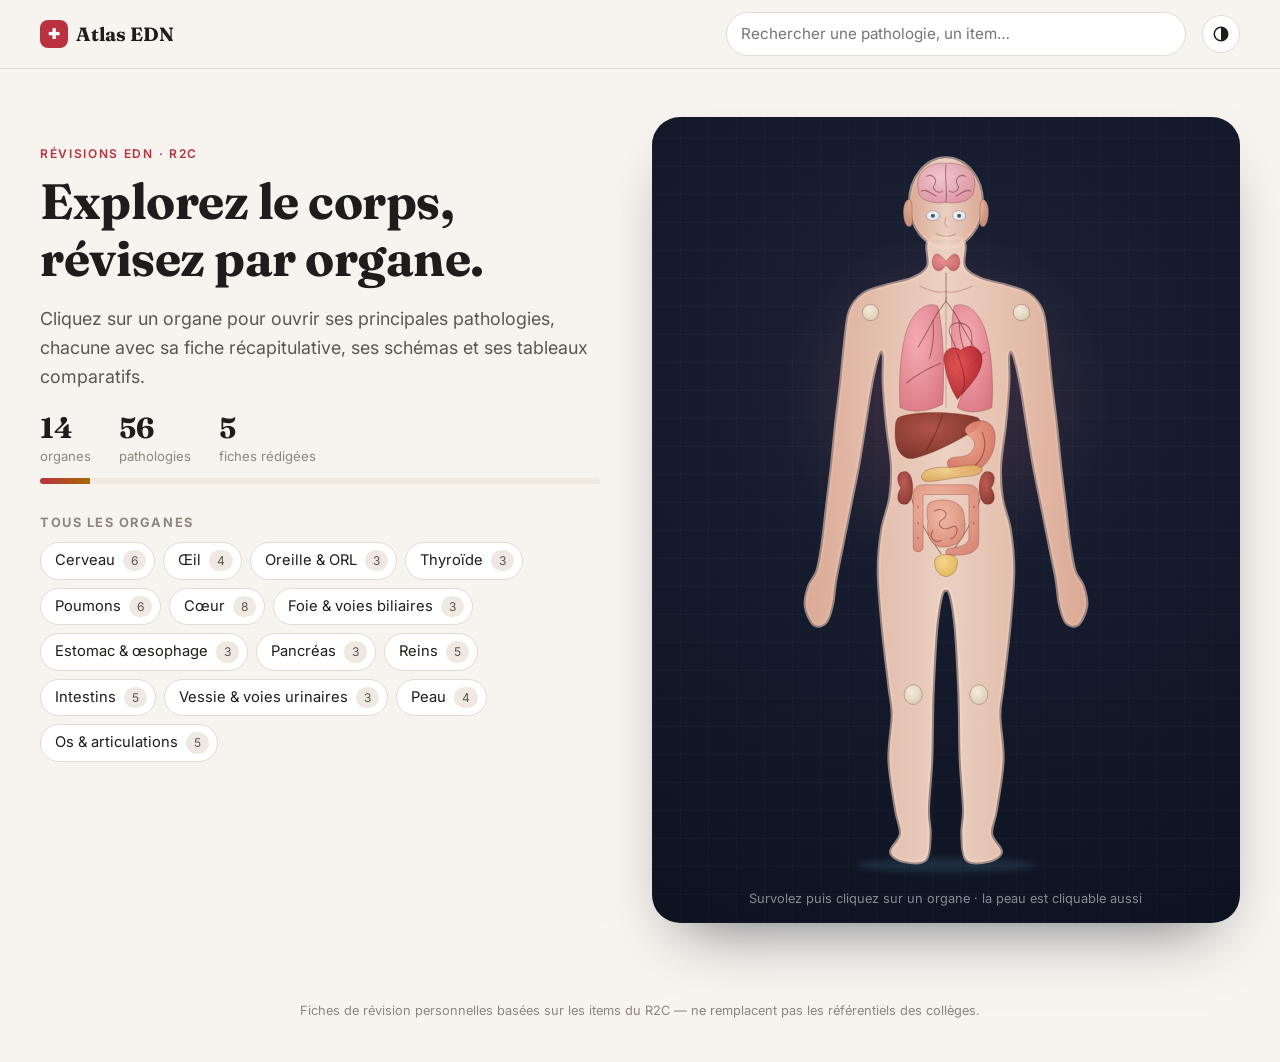
==== index.html @ d1802d81 "Atlas EDN : corps humain interactif et premières fiches R2C Site statique compatible GitHub Pages : " ====
<!doctype html>
<html lang="fr">
<head>
  <meta charset="utf-8">
  <meta name="viewport" content="width=device-width, initial-scale=1">
  <title>Atlas EDN</title>
  <meta name="description" content="Atlas interactif du corps humain : fiches de révision EDN par organe, basées sur les items du R2C.">
  <link rel="preconnect" href="https://fonts.googleapis.com">
  <link rel="preconnect" href="https://fonts.gstatic.com" crossorigin>
  <link href="https://fonts.googleapis.com/css2?family=Fraunces:opsz,wght@9..144,500;9..144,700&family=Inter:wght@400;500;600;700&display=swap" rel="stylesheet">
  <link rel="stylesheet" href="css/style.css">
</head>
<body class="page-home">
  <header class="topbar">
    <a class="brand" href="index.html"><span class="brand-mark">✚</span> Atlas EDN</a>
    <div class="search">
      <input id="search" type="search" placeholder="Rechercher une pathologie, un item…" aria-label="Rechercher" autocomplete="off">
      <ul id="search-results" class="search-results" hidden></ul>
    </div>
    <button class="icon-btn" data-theme-toggle aria-label="Changer de thème"><svg viewBox="0 0 24 24" width="18" height="18" aria-hidden="true"><circle cx="12" cy="12" r="9" fill="none" stroke="currentColor" stroke-width="2"/><path d="M12 3a9 9 0 0 1 0 18z" fill="currentColor"/></svg></button>
  </header>

  <main class="home">
    <section class="home-intro">
      <p class="eyebrow">Révisions EDN · R2C</p>
      <h1>Explorez le corps,<br>révisez par organe.</h1>
      <p class="lead">Cliquez sur un organe pour ouvrir ses principales pathologies, chacune avec sa fiche récapitulative, ses schémas et ses tableaux comparatifs.</p>
      <div class="stats" id="stats"></div>
      <h2 class="small-title">Tous les organes</h2>
      <ul class="organ-list" id="organ-list"></ul>
    </section>

    <section class="stage" aria-label="Corps humain interactif">
      <div class="stage-glow"></div>
      <div id="body" class="body-wrap"></div>
      <div id="tooltip" class="tooltip" hidden></div>
      <p class="stage-hint">Survolez puis cliquez sur un organe · la peau est cliquable aussi</p>
    </section>
  </main>

  <footer class="footer">
    Fiches de révision personnelles basées sur les items du R2C — ne remplacent pas les référentiels des collèges.
  </footer>

  <script src="data/organes.js"></script>
  <script src="data/index.js"></script>
  <script src="js/common.js"></script>
  <script src="js/anatomy.js"></script>
  <script src="js/home.js"></script>
</body>
</html>
---- css/style.css ----
/* ==========================================================
   Atlas EDN — feuille de style
   ========================================================== */
:root {
  --bg: #f7f4ef;
  --bg-elev: #ffffff;
  --bg-soft: #efe9e1;
  --ink: #1f1d1b;
  --ink-soft: #5b5650;
  --ink-faint: #8d867d;
  --line: #e2dbd1;
  --accent: #b8323f;
  --accent-soft: #f6dfe1;
  --teal: #1f7a7a;
  --teal-soft: #d9eeec;
  --amber: #a86a00;
  --amber-soft: #fbedd0;
  --violet: #5b4bb5;
  --violet-soft: #e6e2f8;
  --green: #2f7d43;
  --stage-a: #1b2236;
  --stage-b: #0d1220;
  --shadow: 0 1px 2px rgba(40, 30, 20, .06), 0 8px 24px rgba(40, 30, 20, .06);
  --radius: 14px;
  --font: 'Inter', system-ui, -apple-system, 'Segoe UI', sans-serif;
  --serif: 'Fraunces', Georgia, serif;
  color-scheme: light;
}
@media (prefers-color-scheme: dark) {
  :root:not([data-theme="light"]) {
    --bg: #12141a; --bg-elev: #1b1e26; --bg-soft: #232733; --ink: #ece8e2; --ink-soft: #b4ada4;
    --ink-faint: #827b72; --line: #2e3240; --accent: #ef6b78; --accent-soft: #3b2025; --teal: #5cc2bf;
    --teal-soft: #173232; --amber: #f0b54a; --amber-soft: #3a2c12; --violet: #a597f2; --violet-soft: #29244a;
    --green: #6cc483; --shadow: 0 1px 2px rgba(0,0,0,.3), 0 8px 24px rgba(0,0,0,.25); color-scheme: dark;
  }
}
:root[data-theme="dark"] {
  --bg: #12141a; --bg-elev: #1b1e26; --bg-soft: #232733; --ink: #ece8e2; --ink-soft: #b4ada4;
  --ink-faint: #827b72; --line: #2e3240; --accent: #ef6b78; --accent-soft: #3b2025; --teal: #5cc2bf;
  --teal-soft: #173232; --amber: #f0b54a; --amber-soft: #3a2c12; --violet: #a597f2; --violet-soft: #29244a;
  --green: #6cc483; --shadow: 0 1px 2px rgba(0,0,0,.3), 0 8px 24px rgba(0,0,0,.25); color-scheme: dark;
}

* { box-sizing: border-box; }
html { scroll-behavior: smooth; scroll-padding-top: 80px; }
body {
  margin: 0; background: var(--bg); color: var(--ink); font-family: var(--font);
  font-size: 16px; line-height: 1.6; -webkit-font-smoothing: antialiased;
}
a { color: var(--accent); }
h1, h2, h3 { font-family: var(--serif); font-weight: 700; line-height: 1.15; letter-spacing: -.01em; }
h1 { font-size: clamp(2rem, 4.5vw, 3.1rem); margin: .2em 0 .3em; }
code { font-size: .88em; background: var(--bg-soft); padding: .1em .35em; border-radius: 5px; }
mark { background: var(--amber-soft); color: inherit; padding: 0 .15em; border-radius: 3px; }
.eyebrow { text-transform: uppercase; letter-spacing: .14em; font-size: .75rem; font-weight: 600; color: var(--accent); margin: 0; }
.lead { font-size: 1.12rem; color: var(--ink-soft); max-width: 60ch; }
.empty, .error { color: var(--ink-soft); padding: 2rem 0; }
.error { color: var(--accent); }

/* ---------- Barre du haut ---------- */
.topbar {
  position: sticky; top: 0; z-index: 50; display: flex; align-items: center; gap: 16px;
  padding: 12px clamp(16px, 4vw, 40px); background: color-mix(in srgb, var(--bg) 85%, transparent);
  backdrop-filter: blur(10px); border-bottom: 1px solid var(--line);
}
.brand { display: flex; align-items: center; gap: 8px; font-family: var(--serif); font-weight: 700; font-size: 1.2rem; color: var(--ink); text-decoration: none; white-space: nowrap; }
.brand-mark { display: grid; place-items: center; width: 28px; height: 28px; border-radius: 8px; background: var(--accent); color: #fff; font-size: .9rem; }
.search { position: relative; flex: 1; max-width: 460px; margin-left: auto; }
.search input, .toolbar input[type=search] {
  width: 100%; padding: 9px 14px; border-radius: 999px; border: 1px solid var(--line);
  background: var(--bg-elev); color: var(--ink); font: inherit; font-size: .95rem;
}
.search input:focus, .toolbar input:focus { outline: 2px solid var(--accent); outline-offset: 1px; }
.search-results {
  position: absolute; top: calc(100% + 6px); left: 0; right: 0; list-style: none; margin: 0; padding: 6px;
  background: var(--bg-elev); border: 1px solid var(--line); border-radius: 12px; box-shadow: var(--shadow); max-height: 60vh; overflow: auto;
}
.search-results a { display: block; padding: 8px 10px; border-radius: 8px; text-decoration: none; color: var(--ink); }
.search-results a:hover, .search-results a:focus { background: var(--bg-soft); }
.sr-title { display: block; font-weight: 600; }
.sr-meta { display: block; font-size: .8rem; color: var(--ink-faint); }
.sr-empty { padding: 8px 10px; color: var(--ink-faint); }
.icon-btn { display: grid; place-items: center; border: 1px solid var(--line); background: var(--bg-elev); color: var(--ink); width: 38px; height: 38px; border-radius: 50%; cursor: pointer; flex: none; }

/* ---------- Accueil ---------- */
.home {
  display: grid; grid-template-columns: minmax(0, 1fr) minmax(0, 1.05fr); gap: clamp(20px, 4vw, 56px);
  padding: clamp(20px, 4vw, 48px) clamp(16px, 4vw, 40px); max-width: 1280px; margin: 0 auto; align-items: start;
}
.home-intro { padding-top: 3vh; }
.small-title { font-family: var(--font); font-size: .8rem; text-transform: uppercase; letter-spacing: .12em; color: var(--ink-faint); margin: 2rem 0 .7rem; }
.stats { display: flex; flex-wrap: wrap; gap: 10px 28px; align-items: end; margin-top: 1.4rem; }
.stat b { display: block; font-family: var(--serif); font-size: 1.8rem; line-height: 1; }
.stat span { font-size: .82rem; color: var(--ink-faint); }
.progress { flex-basis: 100%; height: 6px; border-radius: 99px; background: var(--bg-soft); overflow: hidden; }
.progress i { display: block; height: 100%; background: linear-gradient(90deg, var(--accent), var(--amber)); }
.organ-list { list-style: none; padding: 0; margin: 0; display: flex; flex-wrap: wrap; gap: 8px; }
.organ-list a {
  display: inline-flex; align-items: center; gap: 8px; padding: 6px 8px 6px 14px; border-radius: 999px;
  border: 1px solid var(--line); background: var(--bg-elev); color: var(--ink); text-decoration: none; font-size: .92rem; transition: .2s;
}
.organ-list a span { font-size: .75rem; background: var(--bg-soft); color: var(--ink-soft); border-radius: 99px; padding: 1px 8px; }
.organ-list a:hover, .organ-list a.is-active { border-color: var(--accent); background: var(--accent-soft); }

.stage {
  position: relative; border-radius: 28px; overflow: hidden; min-height: 640px;
  background: radial-gradient(120% 80% at 50% 30%, var(--stage-a), var(--stage-b));
  box-shadow: 0 30px 60px -30px rgba(10, 15, 30, .6); display: grid; place-items: center; padding: 20px 0 48px;
}
.stage-glow {
  position: absolute; inset: 0; pointer-events: none;
  background:
    radial-gradient(40% 30% at 50% 35%, rgba(255, 120, 130, .18), transparent 70%),
    repeating-linear-gradient(0deg, rgba(255,255,255,.025) 0 1px, transparent 1px 28px),
    repeating-linear-gradient(90deg, rgba(255,255,255,.025) 0 1px, transparent 1px 28px);
}
.stage::after { /* ligne de scan */
  content: ''; position: absolute; left: 0; right: 0; height: 120px; top: -120px; pointer-events: none;
  background: linear-gradient(180deg, transparent, rgba(120, 220, 255, .07), transparent);
  animation: scan 7s linear infinite;
}
@keyframes scan { to { top: 100%; } }
.stage-hint { position: absolute; bottom: 14px; left: 0; right: 0; text-align: center; margin: 0; font-size: .8rem; color: rgba(255,255,255,.5); }
.body-wrap { width: min(100%, 420px); position: relative; z-index: 1; }
.body-svg { width: 100%; height: auto; display: block; max-height: 82vh; overflow: visible; }

.tooltip {
  position: absolute; z-index: 5; pointer-events: none; background: rgba(255,255,255,.96); color: #1f1d1b;
  padding: 8px 12px; border-radius: 10px; box-shadow: 0 10px 30px rgba(0,0,0,.3); font-size: .85rem; line-height: 1.35;
}
.tooltip strong { display: block; font-family: var(--serif); font-size: 1.05rem; }
.tooltip span { color: #6b655e; }

/* ---------- Corps SVG ---------- */
.body-floor { fill: rgba(120, 200, 255, .12); filter: blur(4px); }
.body-figure { animation: float 6s ease-in-out infinite; transform-origin: 50% 100%; }
@keyframes float { 50% { transform: translateY(-6px); } }

.skin-outline > * { fill: none; stroke: rgba(255, 220, 200, .55); stroke-width: 5; }
.skin-fill { opacity: .94; }
.skin-fill > * { fill: url(#g-body); }
.skin-marks path { fill: none; stroke: rgba(150, 80, 60, .35); stroke-width: 1.4; stroke-linecap: round; }
.organ-skin { cursor: pointer; }
.organ-skin:hover .skin-outline > *, .organ-skin.is-active .skin-outline > *, .organ-skin:focus-visible .skin-outline > * {
  stroke: #ffd2b8; stroke-width: 7; filter: url(#glow);
}

.organ { cursor: pointer; outline: none; }
.organ-inner { transform-box: fill-box; transform-origin: center; transition: transform .25s ease, filter .25s ease; }
.organ-shape { stroke: rgba(90, 20, 20, .35); stroke-width: 1; transition: opacity .2s; }
.organ-deco { fill: none; stroke: rgba(80, 20, 25, .45); stroke-width: 1.3; stroke-linecap: round; pointer-events: none; }
.organ-deco-fill { fill: #3b5b7a; pointer-events: none; }
.organs .organ:not(.is-active) .organ-shape { opacity: .9; }
.organ.is-active .organ-inner, .organ:focus-visible .organ-inner {
  transform: scale(1.12); filter: url(#glow) brightness(1.15) saturate(1.2);
}
.organs:has(.organ.is-active) .organ:not(.is-active) { opacity: .45; transition: opacity .25s; }

/* animations physiologiques */
.anim-beat .organ-inner { animation: beat 1.1s ease-in-out infinite; }
@keyframes beat { 0%, 100% { transform: scale(1); } 12% { transform: scale(1.09); } 24% { transform: scale(.98); } 36% { transform: scale(1.05); } }
.anim-beat.is-active .organ-inner { animation-duration: .7s; }
.anim-breathe .organ-inner { animation: breathe 4.5s ease-in-out infinite; transform-origin: 50% 0%; }
@keyframes breathe { 50% { transform: scale(1.045, 1.07); } }
.anim-glow .organ-shape { animation: neuro 3.2s ease-in-out infinite; }
@keyframes neuro { 50% { filter: drop-shadow(0 0 5px rgba(255, 170, 210, .9)); } }
.anim-peristalsis .organ-inner { animation: peri 5s ease-in-out infinite; }
@keyframes peri { 33% { transform: scale(1.02, .98); } 66% { transform: scale(.98, 1.02); } }

@media (prefers-reduced-motion: reduce) {
  *, *::before, *::after { animation: none !important; transition: none !important; }
}

/* ---------- Pages internes ---------- */
.container { max-width: 1180px; margin: 0 auto; padding: 24px clamp(16px, 4vw, 40px) 80px; }
.crumbs { font-size: .88rem; color: var(--ink-faint); margin-bottom: 1rem; }
.crumbs a { color: var(--ink-soft); text-decoration: none; }
.crumbs a:hover { color: var(--accent); }
.crumbs span { margin: 0 .3em; }

.organ-hero { display: grid; grid-template-columns: 180px 1fr; gap: 32px; align-items: center; margin-bottom: 28px; }
.organ-hero-art {
  width: 180px; height: 180px; border-radius: 28px; display: grid; place-items: center; padding: 18px;
  background: radial-gradient(circle at 50% 40%, var(--stage-a), var(--stage-b)); box-shadow: var(--shadow);
}
.organ-hero-art { position: relative; }
.organ-icon { position: absolute; inset: 18px; width: calc(100% - 36px); height: calc(100% - 36px); overflow: visible; }
.organ-icon .organ-inner { transform: none; }

.toolbar { display: flex; flex-wrap: wrap; gap: 12px 20px; align-items: center; margin-bottom: 20px; }
.toolbar input[type=search] { max-width: 320px; }
.check { display: inline-flex; gap: 8px; align-items: center; font-size: .92rem; color: var(--ink-soft); cursor: pointer; }

.patho-grid { list-style: none; padding: 0; margin: 0; display: grid; grid-template-columns: repeat(auto-fill, minmax(260px, 1fr)); gap: 14px; }
.patho-card {
  display: flex; flex-direction: column; gap: 8px; height: 100%; padding: 18px; border-radius: var(--radius);
  background: var(--bg-elev); border: 1px solid var(--line); text-decoration: none; color: var(--ink);
  box-shadow: var(--shadow); transition: transform .2s, border-color .2s;
}
.patho-card:hover { transform: translateY(-3px); border-color: var(--accent); }
.patho-card h3 { margin: 0; font-size: 1.2rem; }
.patho-card.is-todo { box-shadow: none; background: transparent; border-style: dashed; }
.patho-card.is-todo h3 { color: var(--ink-soft); }
.patho-meta { margin: auto 0 0; font-size: .82rem; color: var(--ink-faint); }
.dot { display: inline-block; width: 8px; height: 8px; border-radius: 50%; background: var(--line); margin-right: 6px; vertical-align: 1px; }
.dot.ok { background: var(--green); }
.patho-badges { display: flex; flex-wrap: wrap; gap: 6px; }

.badge {
  display: inline-flex; align-items: center; font-size: .72rem; font-weight: 600; letter-spacing: .02em;
  padding: 2px 9px; border-radius: 999px; text-decoration: none; white-space: nowrap;
}
.badge-item { background: var(--accent-soft); color: var(--accent); }
.badge-muted { background: var(--bg-soft); color: var(--ink-faint); }
.badge-organ { background: var(--teal-soft); color: var(--teal); }
.badge-rang { font-family: var(--font); font-size: .7rem; width: 22px; height: 22px; padding: 0; justify-content: center; vertical-align: middle; }
.rang-A { background: var(--accent); color: #fff; }
.rang-B { background: var(--violet-soft); color: var(--violet); }
.rang-C { background: var(--bg-soft); color: var(--ink-soft); }

/* ---------- Fiche ---------- */
.fiche-head { margin-bottom: 28px; }
.fiche-head h1 { margin-top: .4em; }
.fiche-actions { display: flex; flex-wrap: wrap; gap: 12px; align-items: center; margin-top: 18px; }
.seg { display: inline-flex; border: 1px solid var(--line); border-radius: 999px; padding: 3px; background: var(--bg-elev); }
.seg button { border: 0; background: none; color: var(--ink-soft); font: inherit; font-size: .88rem; padding: 6px 14px; border-radius: 999px; cursor: pointer; }
.seg button.is-on { background: var(--ink); color: var(--bg); }
.btn-ghost { border: 1px solid var(--line); background: var(--bg-elev); color: var(--ink); font: inherit; font-size: .88rem; padding: 8px 16px; border-radius: 999px; cursor: pointer; }
.disclaimer { font-size: .78rem; color: var(--ink-faint); margin: 10px 0 0; }

.fiche-layout { display: grid; grid-template-columns: 220px minmax(0, 1fr); gap: 40px; align-items: start; }
.toc { position: sticky; top: 84px; font-size: .9rem; max-height: calc(100vh - 100px); overflow: auto; }
.toc-title { font-size: .75rem; text-transform: uppercase; letter-spacing: .12em; color: var(--ink-faint); margin: 0 0 .6rem; }
.toc ol { list-style: none; padding: 0; margin: 0; border-left: 2px solid var(--line); }
.toc a { display: block; padding: 5px 12px; margin-left: -2px; border-left: 2px solid transparent; color: var(--ink-soft); text-decoration: none; }
.toc a:hover { color: var(--ink); }
.toc a.is-current { border-color: var(--accent); color: var(--accent); font-weight: 600; }

.fiche { min-width: 0; }
.fiche h2 { font-size: 1.6rem; margin: 0 0 .7em; display: flex; align-items: center; gap: 10px; }
.fiche h4 { margin: 1.2em 0 .4em; font-size: 1rem; }
.fiche ul, .fiche ol { padding-left: 1.3em; }
.fiche li { margin: .25em 0; }
.fiche-section { padding: 28px 0; border-top: 1px solid var(--line); }
.keypoints { background: var(--bg-elev); border: 1px solid var(--line); border-radius: var(--radius); padding: 22px 26px; box-shadow: var(--shadow); margin-bottom: 8px; }
.keypoints h2 { font-size: 1.3rem; }
.keypoints ol { counter-reset: k; list-style: none; padding: 0; margin: 0; }
.keypoints li { counter-increment: k; position: relative; padding-left: 38px; margin: .55em 0; }
.keypoints li::before {
  content: counter(k); position: absolute; left: 0; top: 1px; width: 26px; height: 26px; border-radius: 50%;
  background: var(--accent); color: #fff; font-size: .8rem; font-weight: 700; display: grid; place-items: center;
}
.bloc-rang { position: relative; }
.bloc-rang > .badge-rang { position: absolute; left: -32px; top: 2px; }
.sources { padding-top: 28px; border-top: 1px solid var(--line); font-size: .88rem; color: var(--ink-soft); }
.sources h2 { font-size: 1.1rem; }
.maj { font-size: .8rem; color: var(--ink-faint); }

/* Encadrés */
.callout { border-radius: 12px; padding: 14px 18px; margin: 1em 0; border-left: 4px solid; background: var(--bg-soft); }
.callout p { margin: .3em 0; }
.callout ul { margin: .3em 0; }
.callout-title { font-weight: 700; }
.callout-info { border-color: var(--teal); background: var(--teal-soft); }
.callout-important { border-color: var(--accent); background: var(--accent-soft); }
.callout-urgence { border-color: var(--accent); background: var(--accent-soft); }
.callout-urgence .callout-title::before { content: '⚠ '; }
.callout-piege { border-color: var(--amber); background: var(--amber-soft); }
.callout-piege .callout-title::before { content: '✱ '; }
.callout-astuce { border-color: var(--violet); background: var(--violet-soft); }
.callout-astuce .callout-title::before { content: '✎ '; }

/* Tableaux */
.table-wrap { margin: 1.2em 0; }
.table-wrap figcaption, .algo figcaption, .score figcaption { font-weight: 700; margin-bottom: .6em; }
.table-scroll { overflow-x: auto; border: 1px solid var(--line); border-radius: 12px; background: var(--bg-elev); }
table { border-collapse: collapse; width: 100%; font-size: .92rem; }
th, td { text-align: left; vertical-align: top; padding: 10px 14px; border-bottom: 1px solid var(--line); }
thead th { background: var(--bg-soft); font-size: .8rem; text-transform: uppercase; letter-spacing: .05em; color: var(--ink-soft); }
tbody tr:last-child > * { border-bottom: 0; }
tbody th { font-weight: 600; }
td.nw, th.nw { white-space: nowrap; }
table.compare tbody th { background: color-mix(in srgb, var(--bg-soft) 50%, transparent); width: 22%; }
.table-note { font-size: .82rem; color: var(--ink-faint); margin: .5em 0 0; }

/* Cartes */
.cards { display: grid; grid-template-columns: repeat(auto-fit, minmax(190px, 1fr)); gap: 12px; margin: 1em 0; }
.card { background: var(--bg-elev); border: 1px solid var(--line); border-radius: 12px; padding: 14px 16px; border-top: 3px solid var(--ink-faint); }
.card h4 { margin: 0 0 .4em; }
.card p, .card ul { margin: 0; font-size: .92rem; }
.card-rouge { border-top-color: var(--accent); }
.card-bleu { border-top-color: var(--teal); }
.card-ambre { border-top-color: var(--amber); }
.card-violet { border-top-color: var(--violet); }

/* Algorithmes */
.algo { margin: 1.4em 0; }
.algo-flow { display: flex; flex-direction: column; align-items: center; background: var(--bg-elev); border: 1px solid var(--line); border-radius: 14px; padding: 20px; overflow-x: auto; }
.algo-node {
  max-width: 520px; text-align: center; padding: 10px 16px; border-radius: 10px; background: var(--bg-soft);
  border: 1px solid var(--line); font-size: .92rem;
}
.algo-question { background: var(--teal-soft); border-color: var(--teal); font-weight: 600; }
.algo-action { background: var(--accent-soft); border-color: var(--accent); font-weight: 600; }
.algo-fin { background: var(--violet-soft); border-color: var(--violet); }
.algo-arrow { width: 2px; height: 18px; background: var(--ink-faint); position: relative; margin: 2px 0 6px; flex: none; }
.algo-arrow::after { content: ''; position: absolute; bottom: -6px; left: -4px; border: 5px solid transparent; border-top-color: var(--ink-faint); }
.algo-branches { display: grid; grid-template-columns: repeat(var(--n), minmax(170px, 1fr)); gap: 14px; width: 100%; }
.algo-branch { display: flex; flex-direction: column; align-items: center; border-top: 2px solid var(--line); padding-top: 10px; }
.algo-cond { font-size: .78rem; font-weight: 700; text-transform: uppercase; letter-spacing: .05em; color: var(--teal); margin-bottom: 8px; text-align: center; }

/* Schémas SVG (classes à utiliser dans les fiches) */
.schema { margin: 1.4em 0; }
.schema-svg { background: var(--bg-elev); border: 1px solid var(--line); border-radius: 14px; padding: 16px; overflow-x: auto; }
.schema-svg svg { display: block; width: 100%; height: auto; min-width: 480px; font-family: var(--font); }
.schema figcaption { font-size: .85rem; color: var(--ink-faint); margin-top: .5em; text-align: center; }
.s-line { fill: none; stroke: var(--ink-soft); stroke-width: 1.6; }
.s-thin { fill: none; stroke: var(--line); stroke-width: 1; }
.s-accent { fill: none; stroke: var(--accent); stroke-width: 2.2; }
.s-teal { fill: none; stroke: var(--teal); stroke-width: 2.2; }
.s-violet { fill: none; stroke: var(--violet); stroke-width: 2.2; }
.s-box { fill: var(--bg-soft); stroke: var(--line); }
.s-box-accent { fill: var(--accent-soft); stroke: var(--accent); }
.s-box-teal { fill: var(--teal-soft); stroke: var(--teal); }
.s-box-violet { fill: var(--violet-soft); stroke: var(--violet); }
.s-text { fill: var(--ink); font-size: 13px; }
.s-small { fill: var(--ink-soft); font-size: 11px; }
.s-bold { fill: var(--ink); font-size: 13px; font-weight: 700; }
.s-fill-accent { fill: var(--accent); }
.s-arrow { fill: var(--ink-soft); }

/* Score interactif */
.score { margin: 1.2em 0; background: var(--bg-elev); border: 1px solid var(--line); border-radius: 14px; padding: 16px 18px; }
.score-list { list-style: none; padding: 0; margin: 0; }
.score-list label { display: grid; grid-template-columns: auto 1fr auto; gap: 10px; align-items: center; padding: 6px 4px; border-bottom: 1px dashed var(--line); cursor: pointer; }
.score-list b { font-variant-numeric: tabular-nums; color: var(--accent); }
.score-total { font-weight: 700; margin: 10px 0 4px; font-size: 1.05rem; }
.score-total output { display: inline-block; min-width: 2ch; padding: 0 10px; border-radius: 8px; background: var(--accent); color: #fff; text-align: center; }
.score > ul { font-size: .9rem; color: var(--ink-soft); }

.footer { text-align: center; padding: 30px 16px 40px; font-size: .8rem; color: var(--ink-faint); }

/* ---------- Responsive ---------- */
@media (max-width: 900px) {
  .home { grid-template-columns: 1fr; }
  .stage { min-height: 0; order: -1; }
  .body-svg { max-height: 70vh; }
  .fiche-layout { grid-template-columns: 1fr; }
  .toc { position: static; max-height: none; }
  .bloc-rang > .badge-rang { position: static; margin-bottom: 4px; }
  .organ-hero { grid-template-columns: 110px 1fr; gap: 18px; }
  .organ-hero-art { width: 110px; height: 110px; border-radius: 20px; }
}
@media (max-width: 560px) {
  .topbar { flex-wrap: wrap; }
  .search { order: 3; flex-basis: 100%; max-width: none; }
  .icon-btn { margin-left: auto; }
  .algo-branches { grid-template-columns: 1fr; }
}

/* ---------- Impression ---------- */
@media print {
  .topbar, .toc, .fiche-actions, .footer, .crumbs { display: none !important; }
  body { background: #fff; color: #000; font-size: 11pt; }
  .fiche-layout { display: block; }
  .fiche-section { break-inside: avoid-page; }
  .schema, .table-wrap, .algo, .callout { break-inside: avoid; }
  [hidden] { display: none !important; }
}
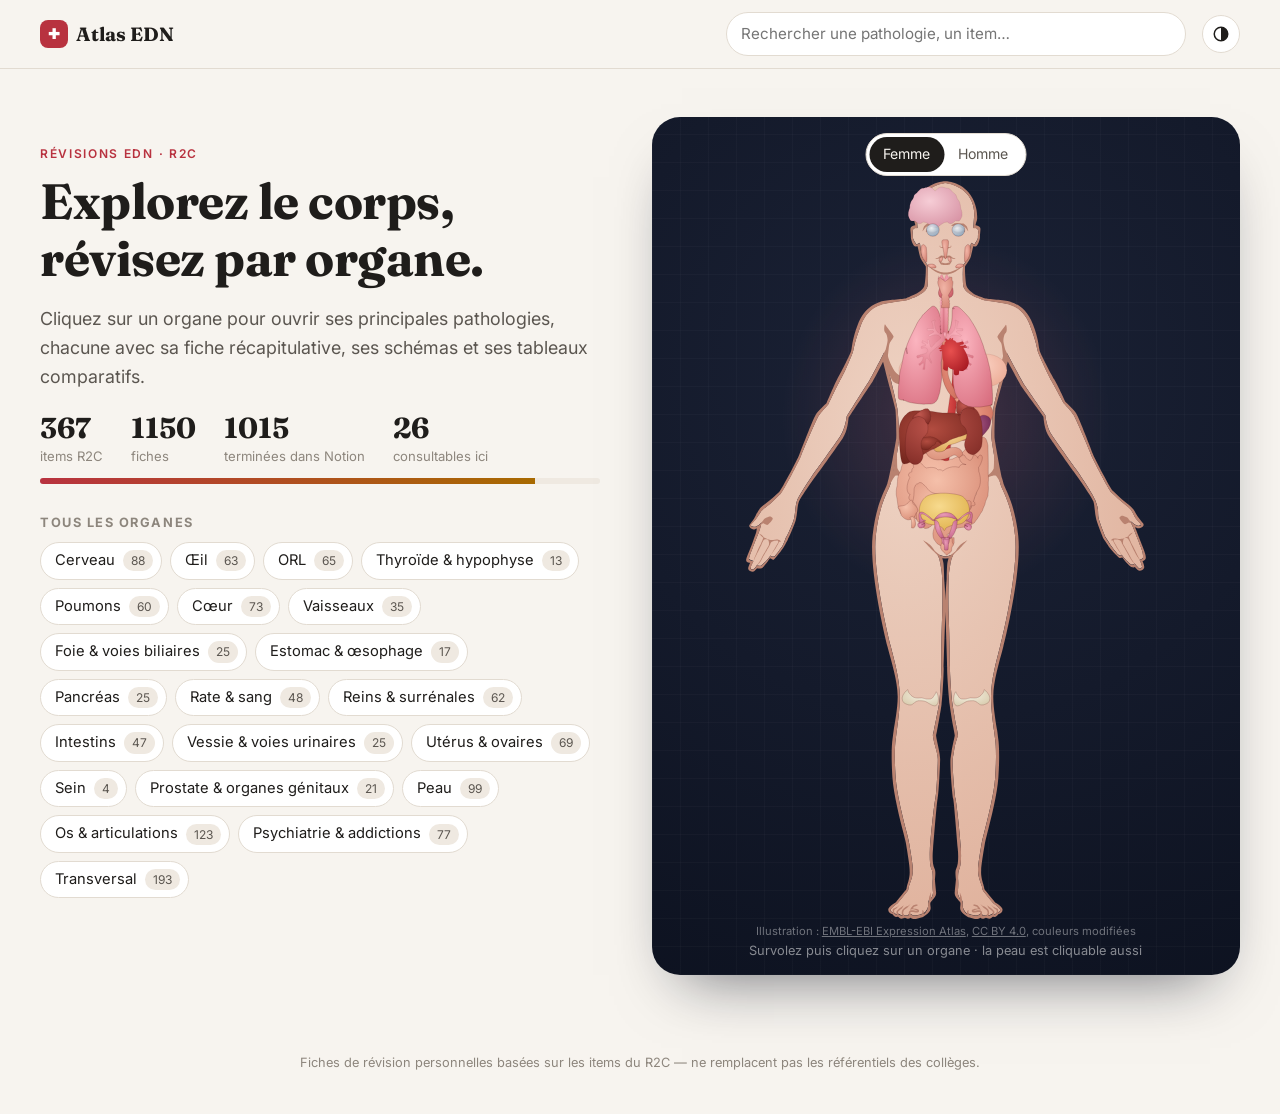
==== commit afa3c9b3: "Illustration anatomique sous licence CC BY 4.0 et import des fiches Notion - Corps interactif basé s" ====
--- a/index.html
+++ b/index.html
@@ -32,8 +32,13 @@
 
     <section class="stage" aria-label="Corps humain interactif">
       <div class="stage-glow"></div>
+      <div class="seg sex-toggle" role="group" aria-label="Silhouette">
+        <button data-sexe="femme" class="is-on">Femme</button>
+        <button data-sexe="homme">Homme</button>
+      </div>
       <div id="body" class="body-wrap"></div>
       <div id="tooltip" class="tooltip" hidden></div>
+      <p class="credit">Illustration : <a href="https://github.com/ebi-gene-expression-group/anatomogram" target="_blank" rel="noopener">EMBL-EBI Expression Atlas</a>, <a href="https://creativecommons.org/licenses/by/4.0/deed.fr" target="_blank" rel="noopener">CC BY 4.0</a>, couleurs modifiées</p>
       <p class="stage-hint">Survolez puis cliquez sur un organe · la peau est cliquable aussi</p>
     </section>
   </main>
@@ -44,7 +49,10 @@
 
   <script src="data/organes.js"></script>
   <script src="data/index.js"></script>
+  <script src="data/notion/index.js"></script>
   <script src="js/common.js"></script>
+  <script src="assets/anatomogram/corps-femme.js"></script>
+  <script src="assets/anatomogram/corps-homme.js"></script>
   <script src="js/anatomy.js"></script>
   <script src="js/home.js"></script>
 </body>
--- a/css/style.css
+++ b/css/style.css
@@ -105,7 +105,7 @@
 .stage {
   position: relative; border-radius: 28px; overflow: hidden; min-height: 640px;
   background: radial-gradient(120% 80% at 50% 30%, var(--stage-a), var(--stage-b));
-  box-shadow: 0 30px 60px -30px rgba(10, 15, 30, .6); display: grid; place-items: center; padding: 20px 0 48px;
+  box-shadow: 0 30px 60px -30px rgba(10, 15, 30, .6); display: grid; place-items: center; padding: 64px 0 56px;
 }
 .stage-glow {
   position: absolute; inset: 0; pointer-events: none;
@@ -131,45 +131,60 @@
 .tooltip strong { display: block; font-family: var(--serif); font-size: 1.05rem; }
 .tooltip span { color: #6b655e; }
 
-/* ---------- Corps SVG ---------- */
-.body-floor { fill: rgba(120, 200, 255, .12); filter: blur(4px); }
-.body-figure { animation: float 6s ease-in-out infinite; transform-origin: 50% 100%; }
-@keyframes float { 50% { transform: translateY(-6px); } }
-
-.skin-outline > * { fill: none; stroke: rgba(255, 220, 200, .55); stroke-width: 5; }
-.skin-fill { opacity: .94; }
-.skin-fill > * { fill: url(#g-body); }
-.skin-marks path { fill: none; stroke: rgba(150, 80, 60, .35); stroke-width: 1.4; stroke-linecap: round; }
+/* ---------- Corps SVG (anatomogramme EBI, CC BY 4.0) ---------- */
+.body-figure { animation: float 6s ease-in-out infinite; }
+@keyframes float { 50% { transform: translateY(-1.2px); } }
+
+.skin-fill { fill: url(#g-skin); opacity: .95; }
+.skin-outline, .skin-outline * { fill: #b98270; }
 .organ-skin { cursor: pointer; }
-.organ-skin:hover .skin-outline > *, .organ-skin.is-active .skin-outline > *, .organ-skin:focus-visible .skin-outline > * {
-  stroke: #ffd2b8; stroke-width: 7; filter: url(#glow);
-}
-
-.organ { cursor: pointer; outline: none; }
+.organ-skin:hover .skin-fill, .organ-skin.is-active .skin-fill, .organ-skin:focus-visible .skin-fill { fill: #ffd9c4; }
+.organ-skin:hover .skin-outline *, .organ-skin.is-active .skin-outline * { fill: #ffb999; }
+
+.organ { cursor: pointer; outline: none; transition: opacity .25s; }
 .organ-inner { transform-box: fill-box; transform-origin: center; transition: transform .25s ease, filter .25s ease; }
-.organ-shape { stroke: rgba(90, 20, 20, .35); stroke-width: 1; transition: opacity .2s; }
-.organ-deco { fill: none; stroke: rgba(80, 20, 25, .45); stroke-width: 1.3; stroke-linecap: round; pointer-events: none; }
-.organ-deco-fill { fill: #3b5b7a; pointer-events: none; }
-.organs .organ:not(.is-active) .organ-shape { opacity: .9; }
-.organ.is-active .organ-inner, .organ:focus-visible .organ-inner {
-  transform: scale(1.12); filter: url(#glow) brightness(1.15) saturate(1.2);
-}
-.organs:has(.organ.is-active) .organ:not(.is-active) { opacity: .45; transition: opacity .25s; }
+.organ-inner :is(path, ellipse, circle, rect) { stroke: rgba(80, 20, 20, .35); stroke-width: .15; }
+.organ.is-active .organ-inner, .organ:focus-visible .organ-inner { transform: scale(1.12); filter: url(#glow) brightness(1.12) saturate(1.2); }
+.organs:has(.organ.is-active) .organ:not(.is-active) { opacity: .35; }
+
+[data-organ="cerveau"] :is(path, ellipse, circle, rect) { fill: url(#g-brain); }
+[data-organ="yeux"] :is(path, ellipse, circle, rect) { fill: url(#g-eye); fill-opacity: .85; }
+[data-organ="orl"] :is(path, ellipse, circle, rect) { fill: url(#g-orl); }
+[data-organ="thyroide"] :is(path, ellipse, circle, rect) { fill: url(#g-thyroid); }
+[data-organ="poumons"] :is(path, ellipse, circle, rect) { fill: url(#g-lung); }
+[data-organ="coeur"] :is(path, ellipse, circle, rect) { fill: url(#g-heart); }
+[data-organ="vaisseaux"] :is(path, ellipse, circle, rect) { fill: url(#g-vessel); }
+[data-organ="foie"] :is(path, ellipse, circle, rect) { fill: url(#g-liver); }
+[data-organ="estomac"] :is(path, ellipse, circle, rect) { fill: url(#g-stomach); }
+[data-organ="pancreas"] :is(path, ellipse, circle, rect) { fill: url(#g-pancreas); }
+[data-organ="rate"] :is(path, ellipse, circle, rect) { fill: url(#g-spleen); }
+[data-organ="reins"] :is(path, ellipse, circle, rect) { fill: url(#g-kidney); }
+[data-organ="intestins"] :is(path, ellipse, circle, rect) { fill: url(#g-gut); }
+[data-organ="vessie"] :is(path, ellipse, circle, rect) { fill: url(#g-bladder); }
+[data-organ^="genital"] :is(path, ellipse, circle, rect) { fill: url(#g-genital); }
+[data-organ="seins"] :is(path, ellipse, circle, rect) { fill: url(#g-breast); }
+[data-organ="articulations"] :is(path, ellipse, circle, rect) { fill: url(#g-bone); }
 
 /* animations physiologiques */
-.anim-beat .organ-inner { animation: beat 1.1s ease-in-out infinite; }
-@keyframes beat { 0%, 100% { transform: scale(1); } 12% { transform: scale(1.09); } 24% { transform: scale(.98); } 36% { transform: scale(1.05); } }
-.anim-beat.is-active .organ-inner { animation-duration: .7s; }
-.anim-breathe .organ-inner { animation: breathe 4.5s ease-in-out infinite; transform-origin: 50% 0%; }
-@keyframes breathe { 50% { transform: scale(1.045, 1.07); } }
-.anim-glow .organ-shape { animation: neuro 3.2s ease-in-out infinite; }
-@keyframes neuro { 50% { filter: drop-shadow(0 0 5px rgba(255, 170, 210, .9)); } }
-.anim-peristalsis .organ-inner { animation: peri 5s ease-in-out infinite; }
+[data-organ="coeur"] .organ-inner { animation: beat 1.1s ease-in-out infinite; }
+@keyframes beat { 0%, 100% { transform: scale(1); } 12% { transform: scale(1.1); } 24% { transform: scale(.97); } 36% { transform: scale(1.05); } }
+[data-organ="coeur"].is-active .organ-inner { animation-duration: .7s; }
+[data-organ="poumons"] .organ-inner { animation: breathe 4.5s ease-in-out infinite; transform-origin: 50% 0%; }
+@keyframes breathe { 50% { transform: scale(1.04, 1.06); } }
+[data-organ="cerveau"] .organ-inner { animation: neuro 3.2s ease-in-out infinite; }
+@keyframes neuro { 50% { filter: drop-shadow(0 0 1.5px rgba(255, 170, 210, .95)); } }
+[data-organ="intestins"] .organ-inner { animation: peri 5s ease-in-out infinite; }
 @keyframes peri { 33% { transform: scale(1.02, .98); } 66% { transform: scale(.98, 1.02); } }
 
 @media (prefers-reduced-motion: reduce) {
   *, *::before, *::after { animation: none !important; transition: none !important; }
 }
+
+.sex-toggle { position: absolute; top: 16px; left: 50%; transform: translateX(-50%); z-index: 2; background: rgba(255,255,255,.08); border-color: rgba(255,255,255,.15); }
+.sex-toggle button { color: rgba(255,255,255,.75); }
+.sex-toggle button.is-on { background: #fff; color: #1b2236; }
+.credit { position: absolute; bottom: 34px; left: 0; right: 0; text-align: center; margin: 0; font-size: .7rem; color: rgba(255,255,255,.4); }
+.credit a { color: inherit; }
 
 /* ---------- Pages internes ---------- */
 .container { max-width: 1180px; margin: 0 auto; padding: 24px clamp(16px, 4vw, 40px) 80px; }
@@ -191,20 +206,26 @@
 .toolbar input[type=search] { max-width: 320px; }
 .check { display: inline-flex; gap: 8px; align-items: center; font-size: .92rem; color: var(--ink-soft); cursor: pointer; }
 
-.patho-grid { list-style: none; padding: 0; margin: 0; display: grid; grid-template-columns: repeat(auto-fill, minmax(260px, 1fr)); gap: 14px; }
+.patho-grid { list-style: none; padding: 0; margin: 0; display: grid; grid-template-columns: repeat(auto-fill, minmax(240px, 1fr)); gap: 12px; }
 .patho-card {
-  display: flex; flex-direction: column; gap: 8px; height: 100%; padding: 18px; border-radius: var(--radius);
+  display: flex; flex-direction: column; gap: 8px; height: 100%; padding: 14px 16px; border-radius: var(--radius);
   background: var(--bg-elev); border: 1px solid var(--line); text-decoration: none; color: var(--ink);
   box-shadow: var(--shadow); transition: transform .2s, border-color .2s;
 }
 .patho-card:hover { transform: translateY(-3px); border-color: var(--accent); }
-.patho-card h3 { margin: 0; font-size: 1.2rem; }
+.patho-card h3 { margin: 0; font-size: 1.08rem; }
 .patho-card.is-todo { box-shadow: none; background: transparent; border-style: dashed; }
 .patho-card.is-todo h3 { color: var(--ink-soft); }
 .patho-meta { margin: auto 0 0; font-size: .82rem; color: var(--ink-faint); }
 .dot { display: inline-block; width: 8px; height: 8px; border-radius: 50%; background: var(--line); margin-right: 6px; vertical-align: 1px; }
 .dot.ok { background: var(--green); }
 .patho-badges { display: flex; flex-wrap: wrap; gap: 6px; }
+.patho-card.is-synthese { border-color: var(--accent); background: linear-gradient(160deg, var(--accent-soft), var(--bg-elev) 60%); }
+.organ-count { font-size: .9rem; color: var(--ink-faint); margin: 0; }
+.organ-hero-art.is-empty::after { content: '✚'; font-size: 3rem; color: rgba(255,255,255,.35); }
+.item-group { margin-bottom: 26px; }
+.item-title { display: flex; align-items: center; gap: 10px; font-size: 1.15rem; margin: 0 0 10px; padding-bottom: 6px; border-bottom: 1px solid var(--line); }
+.item-title span { font-family: var(--font); font-size: .72rem; font-weight: 600; background: var(--bg-soft); color: var(--ink-soft); border-radius: 99px; padding: 1px 8px; }
 
 .badge {
   display: inline-flex; align-items: center; font-size: .72rem; font-weight: 600; letter-spacing: .02em;
@@ -255,6 +276,33 @@
 .sources { padding-top: 28px; border-top: 1px solid var(--line); font-size: .88rem; color: var(--ink-soft); }
 .sources h2 { font-size: 1.1rem; }
 .maj { font-size: .8rem; color: var(--ink-faint); }
+
+/* Colonnes et dépliants (fiches Notion) */
+.cols { display: grid; grid-template-columns: repeat(var(--n), minmax(0, 1fr)); gap: 14px; margin: .6em 0 1em; }
+.col-card { background: var(--bg-elev); border: 1px solid var(--line); border-radius: 12px; padding: 14px 16px 10px; min-width: 0; font-size: .93rem; }
+.col-card > :first-child { margin-top: 0; }
+.col-card ul, .col-card ol { padding-left: 1.1em; margin: .3em 0 .6em; }
+.col-title { margin: 0 0 .5em !important; padding-bottom: .4em; border-bottom: 2px solid var(--sec, var(--line)); font-size: 1rem; }
+.li-toggle { list-style: none; margin-left: -1.1em !important; }
+.li-toggle details > summary { cursor: pointer; list-style: none; position: relative; padding-left: 1.1em; }
+.li-toggle details > summary::-webkit-details-marker { display: none; }
+.li-toggle details > summary::before { content: '▸'; position: absolute; left: 0; top: 0; color: var(--sec, var(--accent)); transition: transform .15s; }
+.li-toggle details[open] > summary::before { transform: rotate(90deg); }
+.li-toggle details > ul { margin-left: 1.1em; }
+.li-table { list-style: none; margin-left: -1.1em !important; }
+.li-table .table-wrap { margin: .4em 0; }
+.col-card table { font-size: .85rem; }
+.col-card th, .col-card td { padding: 6px 8px; }
+.figure-img { margin: 1em 0; text-align: center; }
+.figure-img img { max-width: 100%; border-radius: 10px; border: 1px solid var(--line); background: #fff; }
+.figure-img figcaption { font-size: .85rem; color: var(--ink-faint); }
+
+/* Couleur de section (reprend la couleur du titre Notion) */
+.fiche-section { --sec: var(--line); }
+.fiche-section[class*="sec-"] > h2 { padding-left: 14px; border-left: 5px solid var(--sec); }
+.sec-gray { --sec: #8d867d; } .sec-brown { --sec: #9a6b4f; } .sec-orange { --sec: #d9822b; }
+.sec-yellow { --sec: #d4a514; } .sec-green { --sec: #3f9a5c; } .sec-blue { --sec: #3a7bc8; }
+.sec-purple { --sec: #7d5bc6; } .sec-pink { --sec: #cf5c9a; } .sec-red { --sec: #cf4b4b; }
 
 /* Encadrés */
 .callout { border-radius: 12px; padding: 14px 18px; margin: 1em 0; border-left: 4px solid; background: var(--bg-soft); }
@@ -357,6 +405,8 @@
   .icon-btn { margin-left: auto; }
   .algo-branches { grid-template-columns: 1fr; }
 }
+@media (max-width: 1000px) { .cols { grid-template-columns: repeat(auto-fit, minmax(240px, 1fr)); } }
+@media (max-width: 640px) { .cols { grid-template-columns: 1fr; } }
 
 /* ---------- Impression ---------- */
 @media print {
@@ -364,6 +414,6 @@
   body { background: #fff; color: #000; font-size: 11pt; }
   .fiche-layout { display: block; }
   .fiche-section { break-inside: avoid-page; }
-  .schema, .table-wrap, .algo, .callout { break-inside: avoid; }
+  .schema, .table-wrap, .algo, .callout, .col-card { break-inside: avoid; }
   [hidden] { display: none !important; }
 }
